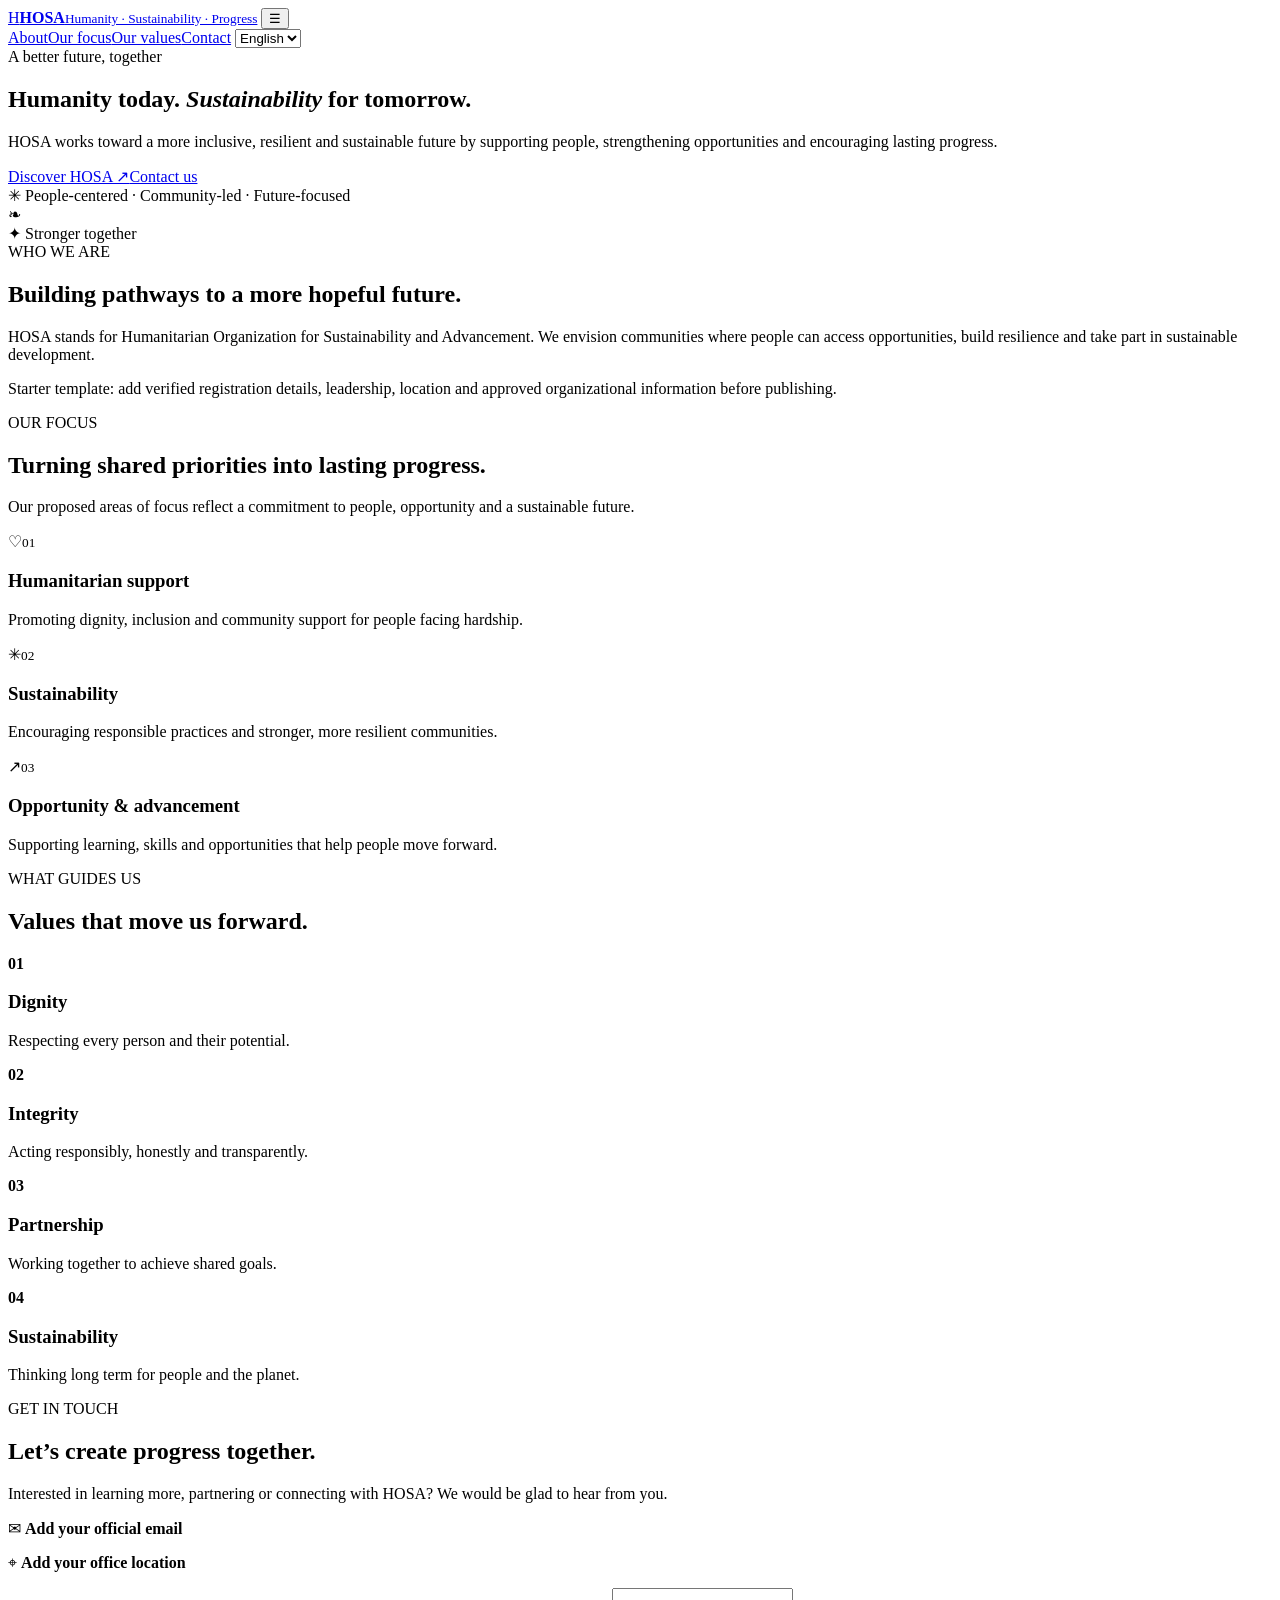
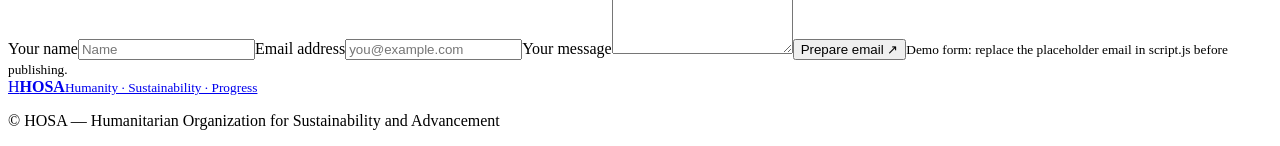
==== index[1].html @ d9b2102d "Add files via upload" ====
<!doctype html>
<html lang="en" dir="ltr">
<head>
<meta charset="utf-8"><meta name="viewport" content="width=device-width, initial-scale=1">
<meta name="description" content="HOSA — Humanitarian Organization for Sustainability and Advancement">
<title>HOSA | Humanitarian Organization for Sustainability and Advancement</title>
<link rel="stylesheet" href="styles.css"><script src="script.js" defer></script>
</head>
<body>
<header class="header"><a class="brand" href="#home"><span class="logo">H</span><span><b>HOSA</b><small>Humanity · Sustainability · Progress</small></span></a>
<button id="menuBtn" class="menu-btn" aria-label="Open menu">☰</button>
<nav id="nav"><a href="#about" data-en="About" data-ps="زموږ په اړه" data-fa="درباره ما">About</a><a href="#focus" data-en="Our focus" data-ps="زموږ لومړیتوبونه" data-fa="حوزه‌های کاری">Our focus</a><a href="#values" data-en="Our values" data-ps="زموږ ارزښتونه" data-fa="ارزش‌های ما">Our values</a><a href="#contact" data-en="Contact" data-ps="اړیکه" data-fa="تماس">Contact</a>
<select id="lang" aria-label="Language"><option value="en">English</option><option value="ps">پښتو</option><option value="fa">دری</option></select></nav></header>
<main>
<section class="hero" id="home"><div class="hero-copy"><span class="eyebrow" data-en="A better future, together" data-ps="یو ښه راتلونکی، په ګډه" data-fa="آینده‌ای بهتر، باهم">A better future, together</span>
<h1 data-en="Humanity today. Sustainability for tomorrow." data-ps="نن بشردوستي؛ د سبا لپاره پایداري." data-fa="بشردوستی امروز؛ پایداری برای فردا.">Humanity today. <em>Sustainability</em> for tomorrow.</h1>
<p data-en="HOSA works toward a more inclusive, resilient and sustainable future by supporting people, strengthening opportunities and encouraging lasting progress." data-ps="HOSA د خلکو د ملاتړ، د فرصتونو د پیاوړتیا او دوامدار پرمختګ له لارې د یوه ټول‌شموله او پایدار راتلونکي لپاره کار کوي." data-fa="HOSA برای آینده‌ای فراگیر، تاب‌آور و پایدار از طریق حمایت از مردم و تقویت فرصت‌ها تلاش می‌کند.">HOSA works toward a more inclusive, resilient and sustainable future by supporting people, strengthening opportunities and encouraging lasting progress.</p>
<div class="actions"><a class="button primary" href="#about" data-en="Discover HOSA ↗" data-ps="HOSA وپېژنئ ↗" data-fa="آشنایی با HOSA ↗">Discover HOSA ↗</a><a class="button secondary" href="#contact" data-en="Contact us" data-ps="اړیکه ونیسئ" data-fa="تماس با ما">Contact us</a></div>
<div class="micro">✳ <span data-en="People-centered · Community-led · Future-focused" data-ps="د خلکو په محور · د ټولنې په مشرۍ · د راتلونکي لپاره" data-fa="مردم‌محور · جامعه‌محور · آینده‌نگر">People-centered · Community-led · Future-focused</span></div></div>
<div class="art" aria-label="Decorative illustration of people and nature"><div class="sun"></div><div class="ring ring1"></div><div class="ring ring2"></div><div class="hills"></div><div class="person p1"></div><div class="person p2"></div><div class="person p3"></div><div class="plant">❧</div><div class="float">✦ <span data-en="Stronger together" data-ps="په ګډه پیاوړي کېږو" data-fa="باهم نیرومندتر">Stronger together</span></div></div></section>
<section class="section intro" id="about"><div><label>WHO WE ARE</label><h2 data-en="Building pathways to a more hopeful future." data-ps="د یوه هیله‌من راتلونکي لپاره لارې جوړوو." data-fa="راه‌هایی به سوی آینده‌ای امیدوارکننده می‌سازیم.">Building pathways to a more hopeful future.</h2></div><div><p data-en="HOSA stands for Humanitarian Organization for Sustainability and Advancement. We envision communities where people can access opportunities, build resilience and take part in sustainable development." data-ps="HOSA د پایدارۍ او پرمختګ لپاره د بشردوستانه سازمان لنډ نوم دی. زموږ لید داسې ټولنې دي چې خلک پکې فرصتونو ته لاسرسی ولري او په پایدار پرمختګ کې برخه واخلي." data-fa="HOSA مخفف سازمان بشردوستانه برای پایداری و پیشرفت است. چشم‌انداز ما جوامعی است که مردم در آن به فرصت‌ها دسترسی داشته باشند و در توسعه پایدار سهم بگیرند.">HOSA stands for Humanitarian Organization for Sustainability and Advancement. We envision communities where people can access opportunities, build resilience and take part in sustainable development.</p><p class="notice" data-en="Starter template: add verified registration details, leadership, location and approved organizational information before publishing." data-ps="لومړنۍ نمونه: د رسمي خپرولو مخکې د مؤسسې تایید شوي ثبت، مشرتابه، ځای او معلومات ورزیات کړئ." data-fa="نسخه ابتدایی: پیش از نشر رسمی، معلومات تأییدشده ثبت، رهبری و موقعیت سازمان را اضافه کنید.">Starter template: add verified registration details, leadership, location and approved organizational information before publishing.</p></div></section>
<section class="section focus" id="focus"><div class="heading"><label>OUR FOCUS</label><h2 data-en="Turning shared priorities into lasting progress." data-ps="ګډ لومړیتوبونه په دوامدار پرمختګ بدلول." data-fa="تبدیل اولویت‌های مشترک به پیشرفت پایدار.">Turning shared priorities into lasting progress.</h2><p data-en="Our proposed areas of focus reflect a commitment to people, opportunity and a sustainable future." data-ps="زموږ کاري لومړیتوبونه د خلکو، فرصتونو او پایدار راتلونکي پر ژمنتیا ولاړ دي." data-fa="حوزه‌های کاری پیشنهادی ما نشان‌دهنده تعهد به مردم، فرصت‌ها و آینده پایدار است.">Our proposed areas of focus reflect a commitment to people, opportunity and a sustainable future.</p></div>
<div class="cards"><article><span class="ico">♡</span><small>01</small><h3 data-en="Humanitarian support" data-ps="بشردوستانه ملاتړ" data-fa="حمایت بشردوستانه">Humanitarian support</h3><p data-en="Promoting dignity, inclusion and community support for people facing hardship." data-ps="له ستونزو سره مخ خلکو ته د درناوي، ټول‌شمولیت او ټولنیز ملاتړ پیاوړتیا." data-fa="تقویت کرامت، فراگیری و حمایت اجتماعی از افراد نیازمند.">Promoting dignity, inclusion and community support for people facing hardship.</p></article>
<article class="featured"><span class="ico">✳</span><small>02</small><h3 data-en="Sustainability" data-ps="پایداري" data-fa="پایداری">Sustainability</h3><p data-en="Encouraging responsible practices and stronger, more resilient communities." data-ps="مسؤلانه کړنې او پیاوړې، مقاومې ټولنې هڅول." data-fa="تشویق روش‌های مسئولانه و جوامع نیرومند و تاب‌آور.">Encouraging responsible practices and stronger, more resilient communities.</p></article>
<article><span class="ico">↗</span><small>03</small><h3 data-en="Opportunity & advancement" data-ps="فرصتونه او پرمختګ" data-fa="فرصت و پیشرفت">Opportunity & advancement</h3><p data-en="Supporting learning, skills and opportunities that help people move forward." data-ps="زده‌کړې، مهارتونو او فرصتونو ته ملاتړ چې خلک مخته وړي." data-fa="حمایت از آموزش، مهارت‌ها و فرصت‌هایی که مردم را به پیش می‌برند.">Supporting learning, skills and opportunities that help people move forward.</p></article></div></section>
<section class="section values" id="values"><div class="heading center"><label>WHAT GUIDES US</label><h2 data-en="Values that move us forward." data-ps="هغه ارزښتونه چې موږ مخته وړي." data-fa="ارزش‌هایی که ما را پیش می‌برند.">Values that move us forward.</h2></div><div class="value-grid"><article><b>01</b><h3 data-en="Dignity" data-ps="انساني کرامت" data-fa="کرامت">Dignity</h3><p data-en="Respecting every person and their potential." data-ps="د هر انسان او وړتیاوو درناوی." data-fa="احترام به هر فرد و توانایی‌های او.">Respecting every person and their potential.</p></article><article><b>02</b><h3 data-en="Integrity" data-ps="رښتینولي" data-fa="صداقت">Integrity</h3><p data-en="Acting responsibly, honestly and transparently." data-ps="په مسؤلانه، صادقانه او روښانه ډول عمل کول." data-fa="عمل‌کردن مسئولانه، صادقانه و شفاف.">Acting responsibly, honestly and transparently.</p></article><article><b>03</b><h3 data-en="Partnership" data-ps="ملګرتیا" data-fa="همکاری">Partnership</h3><p data-en="Working together to achieve shared goals." data-ps="د ګډو موخو لپاره په ګډه کار کول." data-fa="کار مشترک برای رسیدن به اهداف مشترک.">Working together to achieve shared goals.</p></article><article><b>04</b><h3 data-en="Sustainability" data-ps="پایداري" data-fa="پایداری">Sustainability</h3><p data-en="Thinking long term for people and the planet." data-ps="د خلکو او چاپېریال لپاره اوږدمهاله فکر." data-fa="نگاه درازمدت برای مردم و محیط زیست.">Thinking long term for people and the planet.</p></article></div></section>
<section class="contact" id="contact"><div class="contact-copy"><label>GET IN TOUCH</label><h2 data-en="Let’s create progress together." data-ps="راځئ په ګډه پرمختګ رامنځته کړو." data-fa="بیایید باهم پیشرفت ایجاد کنیم.">Let’s create progress together.</h2><p data-en="Interested in learning more, partnering or connecting with HOSA? We would be glad to hear from you." data-ps="غواړئ HOSA وپېژنئ یا همکاري ورسره وکړئ؟ موږ به ستاسو له پیغام څخه خوښ شو." data-fa="می‌خواهید درباره HOSA بیشتر بدانید یا همکاری کنید؟ از شنیدن پیام شما خوشحال می‌شویم.">Interested in learning more, partnering or connecting with HOSA? We would be glad to hear from you.</p><p>✉ <b data-en="Add your official email" data-ps="خپل رسمي ایمیل ولیکئ" data-fa="ایمیل رسمی را اضافه کنید">Add your official email</b></p><p>⌖ <b data-en="Add your office location" data-ps="د دفتر ځای ولیکئ" data-fa="موقعیت دفتر را اضافه کنید">Add your office location</b></p></div>
<form id="contactForm"><label for="name" data-en="Your name" data-ps="ستاسو نوم" data-fa="نام شما">Your name</label><input id="name" required placeholder="Name"><label for="email" data-en="Email address" data-ps="برېښنالیک" data-fa="آدرس ایمیل">Email address</label><input id="email" type="email" required placeholder="you@example.com"><label for="message" data-en="Your message" data-ps="ستاسو پیغام" data-fa="پیام شما">Your message</label><textarea id="message" required rows="4"></textarea><button class="button primary" type="submit" data-en="Prepare email ↗" data-ps="ایمیل چمتو کړئ ↗" data-fa="آماده‌سازی ایمیل ↗">Prepare email ↗</button><small id="formNote">Demo form: replace the placeholder email in script.js before publishing.</small></form></section>
</main><footer><a class="brand" href="#home"><span class="logo">H</span><span><b>HOSA</b><small>Humanity · Sustainability · Progress</small></span></a><p>© <span id="year"></span> HOSA — Humanitarian Organization for Sustainability and Advancement</p></footer>
</body></html>
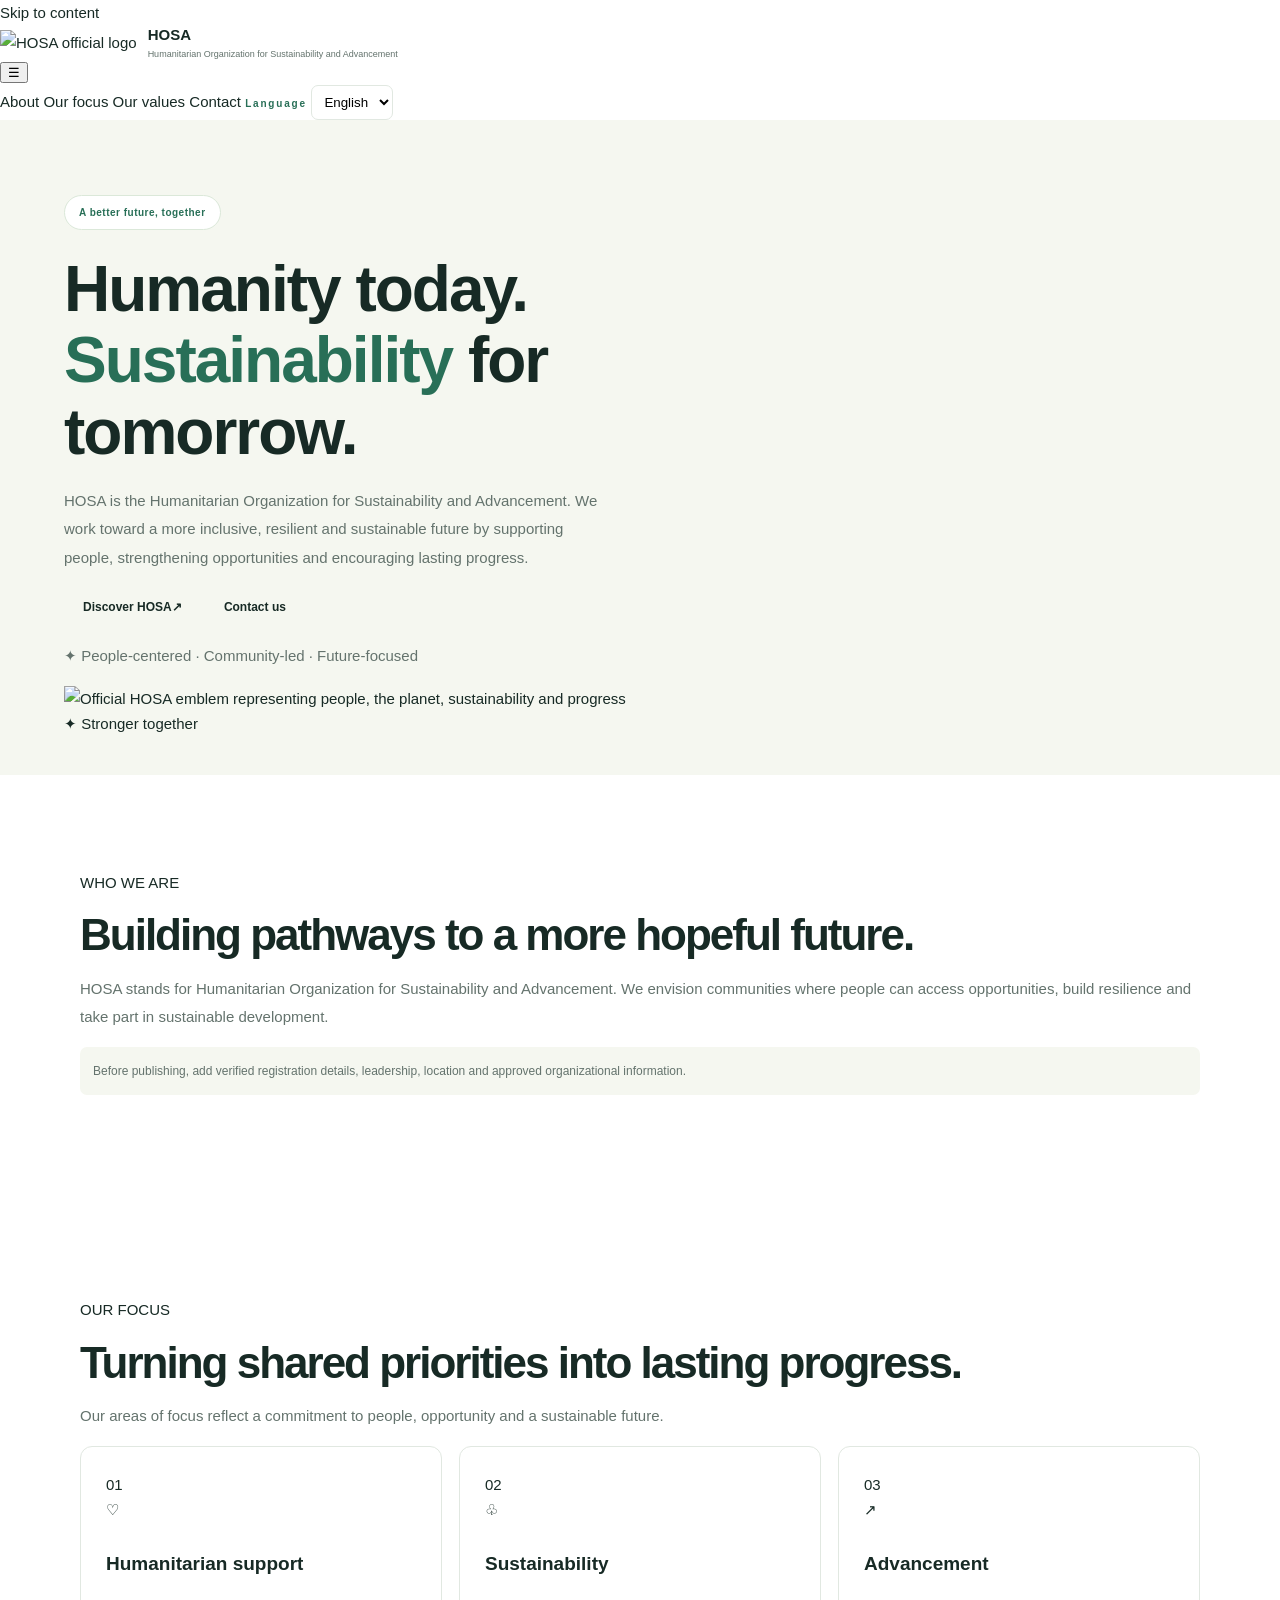
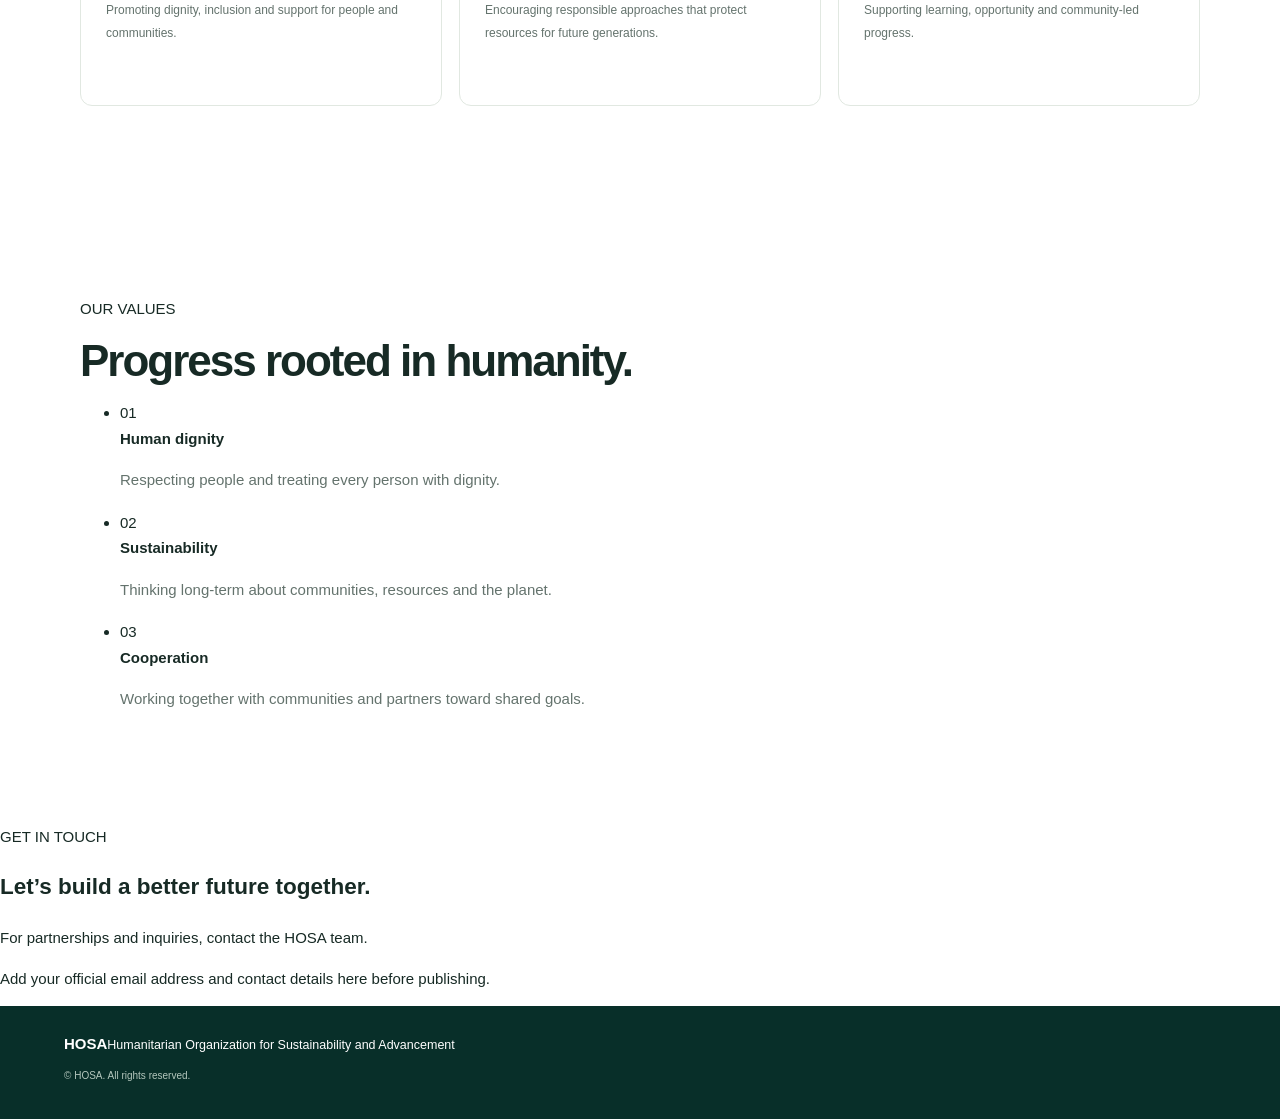
==== commit 60e78891: "Add files via upload" ====
--- a/index[1].html
+++ b/index[1].html
@@ -1,30 +1,114 @@
 <!doctype html>
-<html lang="en" dir="ltr">
+<html lang="en">
 <head>
-<meta charset="utf-8"><meta name="viewport" content="width=device-width, initial-scale=1">
-<meta name="description" content="HOSA — Humanitarian Organization for Sustainability and Advancement">
-<title>HOSA | Humanitarian Organization for Sustainability and Advancement</title>
-<link rel="stylesheet" href="styles.css"><script src="script.js" defer></script>
+  <meta charset="utf-8">
+  <meta name="viewport" content="width=device-width, initial-scale=1">
+  <meta name="description" content="HOSA — Humanitarian Organization for Sustainability and Advancement. Humanity, sustainability, and progress for communities.">
+  <meta name="theme-color" content="#0756a5">
+  <title>HOSA | Humanitarian Organization for Sustainability and Advancement</title>
+  <link rel="icon" type="image/png" href="assets/hosa-logo.png">
+  <link rel="stylesheet" href="styles.css">
+  <script src="script.js" defer></script>
 </head>
 <body>
-<header class="header"><a class="brand" href="#home"><span class="logo">H</span><span><b>HOSA</b><small>Humanity · Sustainability · Progress</small></span></a>
-<button id="menuBtn" class="menu-btn" aria-label="Open menu">☰</button>
-<nav id="nav"><a href="#about" data-en="About" data-ps="زموږ په اړه" data-fa="درباره ما">About</a><a href="#focus" data-en="Our focus" data-ps="زموږ لومړیتوبونه" data-fa="حوزه‌های کاری">Our focus</a><a href="#values" data-en="Our values" data-ps="زموږ ارزښتونه" data-fa="ارزش‌های ما">Our values</a><a href="#contact" data-en="Contact" data-ps="اړیکه" data-fa="تماس">Contact</a>
-<select id="lang" aria-label="Language"><option value="en">English</option><option value="ps">پښتو</option><option value="fa">دری</option></select></nav></header>
-<main>
-<section class="hero" id="home"><div class="hero-copy"><span class="eyebrow" data-en="A better future, together" data-ps="یو ښه راتلونکی، په ګډه" data-fa="آینده‌ای بهتر، باهم">A better future, together</span>
-<h1 data-en="Humanity today. Sustainability for tomorrow." data-ps="نن بشردوستي؛ د سبا لپاره پایداري." data-fa="بشردوستی امروز؛ پایداری برای فردا.">Humanity today. <em>Sustainability</em> for tomorrow.</h1>
-<p data-en="HOSA works toward a more inclusive, resilient and sustainable future by supporting people, strengthening opportunities and encouraging lasting progress." data-ps="HOSA د خلکو د ملاتړ، د فرصتونو د پیاوړتیا او دوامدار پرمختګ له لارې د یوه ټول‌شموله او پایدار راتلونکي لپاره کار کوي." data-fa="HOSA برای آینده‌ای فراگیر، تاب‌آور و پایدار از طریق حمایت از مردم و تقویت فرصت‌ها تلاش می‌کند.">HOSA works toward a more inclusive, resilient and sustainable future by supporting people, strengthening opportunities and encouraging lasting progress.</p>
-<div class="actions"><a class="button primary" href="#about" data-en="Discover HOSA ↗" data-ps="HOSA وپېژنئ ↗" data-fa="آشنایی با HOSA ↗">Discover HOSA ↗</a><a class="button secondary" href="#contact" data-en="Contact us" data-ps="اړیکه ونیسئ" data-fa="تماس با ما">Contact us</a></div>
-<div class="micro">✳ <span data-en="People-centered · Community-led · Future-focused" data-ps="د خلکو په محور · د ټولنې په مشرۍ · د راتلونکي لپاره" data-fa="مردم‌محور · جامعه‌محور · آینده‌نگر">People-centered · Community-led · Future-focused</span></div></div>
-<div class="art" aria-label="Decorative illustration of people and nature"><div class="sun"></div><div class="ring ring1"></div><div class="ring ring2"></div><div class="hills"></div><div class="person p1"></div><div class="person p2"></div><div class="person p3"></div><div class="plant">❧</div><div class="float">✦ <span data-en="Stronger together" data-ps="په ګډه پیاوړي کېږو" data-fa="باهم نیرومندتر">Stronger together</span></div></div></section>
-<section class="section intro" id="about"><div><label>WHO WE ARE</label><h2 data-en="Building pathways to a more hopeful future." data-ps="د یوه هیله‌من راتلونکي لپاره لارې جوړوو." data-fa="راه‌هایی به سوی آینده‌ای امیدوارکننده می‌سازیم.">Building pathways to a more hopeful future.</h2></div><div><p data-en="HOSA stands for Humanitarian Organization for Sustainability and Advancement. We envision communities where people can access opportunities, build resilience and take part in sustainable development." data-ps="HOSA د پایدارۍ او پرمختګ لپاره د بشردوستانه سازمان لنډ نوم دی. زموږ لید داسې ټولنې دي چې خلک پکې فرصتونو ته لاسرسی ولري او په پایدار پرمختګ کې برخه واخلي." data-fa="HOSA مخفف سازمان بشردوستانه برای پایداری و پیشرفت است. چشم‌انداز ما جوامعی است که مردم در آن به فرصت‌ها دسترسی داشته باشند و در توسعه پایدار سهم بگیرند.">HOSA stands for Humanitarian Organization for Sustainability and Advancement. We envision communities where people can access opportunities, build resilience and take part in sustainable development.</p><p class="notice" data-en="Starter template: add verified registration details, leadership, location and approved organizational information before publishing." data-ps="لومړنۍ نمونه: د رسمي خپرولو مخکې د مؤسسې تایید شوي ثبت، مشرتابه، ځای او معلومات ورزیات کړئ." data-fa="نسخه ابتدایی: پیش از نشر رسمی، معلومات تأییدشده ثبت، رهبری و موقعیت سازمان را اضافه کنید.">Starter template: add verified registration details, leadership, location and approved organizational information before publishing.</p></div></section>
-<section class="section focus" id="focus"><div class="heading"><label>OUR FOCUS</label><h2 data-en="Turning shared priorities into lasting progress." data-ps="ګډ لومړیتوبونه په دوامدار پرمختګ بدلول." data-fa="تبدیل اولویت‌های مشترک به پیشرفت پایدار.">Turning shared priorities into lasting progress.</h2><p data-en="Our proposed areas of focus reflect a commitment to people, opportunity and a sustainable future." data-ps="زموږ کاري لومړیتوبونه د خلکو، فرصتونو او پایدار راتلونکي پر ژمنتیا ولاړ دي." data-fa="حوزه‌های کاری پیشنهادی ما نشان‌دهنده تعهد به مردم، فرصت‌ها و آینده پایدار است.">Our proposed areas of focus reflect a commitment to people, opportunity and a sustainable future.</p></div>
-<div class="cards"><article><span class="ico">♡</span><small>01</small><h3 data-en="Humanitarian support" data-ps="بشردوستانه ملاتړ" data-fa="حمایت بشردوستانه">Humanitarian support</h3><p data-en="Promoting dignity, inclusion and community support for people facing hardship." data-ps="له ستونزو سره مخ خلکو ته د درناوي، ټول‌شمولیت او ټولنیز ملاتړ پیاوړتیا." data-fa="تقویت کرامت، فراگیری و حمایت اجتماعی از افراد نیازمند.">Promoting dignity, inclusion and community support for people facing hardship.</p></article>
-<article class="featured"><span class="ico">✳</span><small>02</small><h3 data-en="Sustainability" data-ps="پایداري" data-fa="پایداری">Sustainability</h3><p data-en="Encouraging responsible practices and stronger, more resilient communities." data-ps="مسؤلانه کړنې او پیاوړې، مقاومې ټولنې هڅول." data-fa="تشویق روش‌های مسئولانه و جوامع نیرومند و تاب‌آور.">Encouraging responsible practices and stronger, more resilient communities.</p></article>
-<article><span class="ico">↗</span><small>03</small><h3 data-en="Opportunity & advancement" data-ps="فرصتونه او پرمختګ" data-fa="فرصت و پیشرفت">Opportunity & advancement</h3><p data-en="Supporting learning, skills and opportunities that help people move forward." data-ps="زده‌کړې، مهارتونو او فرصتونو ته ملاتړ چې خلک مخته وړي." data-fa="حمایت از آموزش، مهارت‌ها و فرصت‌هایی که مردم را به پیش می‌برند.">Supporting learning, skills and opportunities that help people move forward.</p></article></div></section>
-<section class="section values" id="values"><div class="heading center"><label>WHAT GUIDES US</label><h2 data-en="Values that move us forward." data-ps="هغه ارزښتونه چې موږ مخته وړي." data-fa="ارزش‌هایی که ما را پیش می‌برند.">Values that move us forward.</h2></div><div class="value-grid"><article><b>01</b><h3 data-en="Dignity" data-ps="انساني کرامت" data-fa="کرامت">Dignity</h3><p data-en="Respecting every person and their potential." data-ps="د هر انسان او وړتیاوو درناوی." data-fa="احترام به هر فرد و توانایی‌های او.">Respecting every person and their potential.</p></article><article><b>02</b><h3 data-en="Integrity" data-ps="رښتینولي" data-fa="صداقت">Integrity</h3><p data-en="Acting responsibly, honestly and transparently." data-ps="په مسؤلانه، صادقانه او روښانه ډول عمل کول." data-fa="عمل‌کردن مسئولانه، صادقانه و شفاف.">Acting responsibly, honestly and transparently.</p></article><article><b>03</b><h3 data-en="Partnership" data-ps="ملګرتیا" data-fa="همکاری">Partnership</h3><p data-en="Working together to achieve shared goals." data-ps="د ګډو موخو لپاره په ګډه کار کول." data-fa="کار مشترک برای رسیدن به اهداف مشترک.">Working together to achieve shared goals.</p></article><article><b>04</b><h3 data-en="Sustainability" data-ps="پایداري" data-fa="پایداری">Sustainability</h3><p data-en="Thinking long term for people and the planet." data-ps="د خلکو او چاپېریال لپاره اوږدمهاله فکر." data-fa="نگاه درازمدت برای مردم و محیط زیست.">Thinking long term for people and the planet.</p></article></div></section>
-<section class="contact" id="contact"><div class="contact-copy"><label>GET IN TOUCH</label><h2 data-en="Let’s create progress together." data-ps="راځئ په ګډه پرمختګ رامنځته کړو." data-fa="بیایید باهم پیشرفت ایجاد کنیم.">Let’s create progress together.</h2><p data-en="Interested in learning more, partnering or connecting with HOSA? We would be glad to hear from you." data-ps="غواړئ HOSA وپېژنئ یا همکاري ورسره وکړئ؟ موږ به ستاسو له پیغام څخه خوښ شو." data-fa="می‌خواهید درباره HOSA بیشتر بدانید یا همکاری کنید؟ از شنیدن پیام شما خوشحال می‌شویم.">Interested in learning more, partnering or connecting with HOSA? We would be glad to hear from you.</p><p>✉ <b data-en="Add your official email" data-ps="خپل رسمي ایمیل ولیکئ" data-fa="ایمیل رسمی را اضافه کنید">Add your official email</b></p><p>⌖ <b data-en="Add your office location" data-ps="د دفتر ځای ولیکئ" data-fa="موقعیت دفتر را اضافه کنید">Add your office location</b></p></div>
-<form id="contactForm"><label for="name" data-en="Your name" data-ps="ستاسو نوم" data-fa="نام شما">Your name</label><input id="name" required placeholder="Name"><label for="email" data-en="Email address" data-ps="برېښنالیک" data-fa="آدرس ایمیل">Email address</label><input id="email" type="email" required placeholder="you@example.com"><label for="message" data-en="Your message" data-ps="ستاسو پیغام" data-fa="پیام شما">Your message</label><textarea id="message" required rows="4"></textarea><button class="button primary" type="submit" data-en="Prepare email ↗" data-ps="ایمیل چمتو کړئ ↗" data-fa="آماده‌سازی ایمیل ↗">Prepare email ↗</button><small id="formNote">Demo form: replace the placeholder email in script.js before publishing.</small></form></section>
-</main><footer><a class="brand" href="#home"><span class="logo">H</span><span><b>HOSA</b><small>Humanity · Sustainability · Progress</small></span></a><p>© <span id="year"></span> HOSA — Humanitarian Organization for Sustainability and Advancement</p></footer>
-</body></html>+  <a class="skip-link" href="#main">Skip to content</a>
+  <header class="site-header">
+    <div class="container nav-wrap">
+      <a class="brand" href="#home" aria-label="HOSA home">
+        <img src="assets/hosa-logo.png" alt="HOSA official logo">
+        <span class="brand-text">
+          <strong>HOSA</strong>
+          <small>Humanitarian Organization for Sustainability and Advancement</small>
+        </span>
+      </a>
+      <button class="menu-toggle" aria-label="Open navigation" aria-expanded="false">☰</button>
+      <nav class="nav-links" aria-label="Main navigation">
+        <a href="#about" data-i18n="navAbout">About</a>
+        <a href="#focus" data-i18n="navFocus">Our focus</a>
+        <a href="#values" data-i18n="navValues">Our values</a>
+        <a href="#contact" data-i18n="navContact">Contact</a>
+        <label class="language-picker">
+          <span class="visually-hidden">Language</span>
+          <select id="language" aria-label="Choose language">
+            <option value="en">English</option>
+            <option value="ps">پښتو</option>
+            <option value="fa">دری</option>
+          </select>
+        </label>
+      </nav>
+    </div>
+  </header>
+
+  <main id="main">
+    <section class="hero" id="home">
+      <div class="container hero-grid">
+        <div class="hero-copy">
+          <span class="eyebrow" data-i18n="eyebrow">A better future, together</span>
+          <h1 data-i18n="heroTitle">Humanity today. <em>Sustainability</em> for tomorrow.</h1>
+          <p class="lead" data-i18n="heroText">HOSA is the Humanitarian Organization for Sustainability and Advancement. We work toward a more inclusive, resilient and sustainable future by supporting people, strengthening opportunities and encouraging lasting progress.</p>
+          <div class="hero-actions">
+            <a class="button button-primary" href="#about" data-i18n="discover">Discover HOSA <span aria-hidden="true">↗</span></a>
+            <a class="button button-secondary" href="#contact" data-i18n="contactUs">Contact us</a>
+          </div>
+          <p class="hero-note"><span aria-hidden="true">✦</span> <span data-i18n="heroNote">People-centered · Community-led · Future-focused</span></p>
+        </div>
+        <div class="hero-art">
+          <img src="assets/hosa-logo.png" alt="Official HOSA emblem representing people, the planet, sustainability and progress">
+          <div class="art-caption"><span aria-hidden="true">✦</span> <span data-i18n="stronger">Stronger together</span></div>
+        </div>
+      </div>
+    </section>
+
+    <section class="section" id="about">
+      <div class="container two-column">
+        <div>
+          <span class="section-kicker" data-i18n="who">WHO WE ARE</span>
+          <h2 data-i18n="aboutTitle">Building pathways to a more hopeful future.</h2>
+        </div>
+        <div class="section-body">
+          <p data-i18n="aboutText">HOSA stands for Humanitarian Organization for Sustainability and Advancement. We envision communities where people can access opportunities, build resilience and take part in sustainable development.</p>
+          <p class="notice" data-i18n="notice">Before publishing, add verified registration details, leadership, location and approved organizational information.</p>
+        </div>
+      </div>
+    </section>
+
+    <section class="section section-tint" id="focus">
+      <div class="container">
+        <span class="section-kicker" data-i18n="focusKicker">OUR FOCUS</span>
+        <h2 data-i18n="focusTitle">Turning shared priorities into lasting progress.</h2>
+        <p class="section-intro" data-i18n="focusIntro">Our areas of focus reflect a commitment to people, opportunity and a sustainable future.</p>
+        <div class="cards">
+          <article class="info-card"><span class="card-number">01</span><div class="card-icon" aria-hidden="true">♡</div><h3 data-i18n="card1Title">Humanitarian support</h3><p data-i18n="card1Text">Promoting dignity, inclusion and support for people and communities.</p></article>
+          <article class="info-card"><span class="card-number">02</span><div class="card-icon" aria-hidden="true">♧</div><h3 data-i18n="card2Title">Sustainability</h3><p data-i18n="card2Text">Encouraging responsible approaches that protect resources for future generations.</p></article>
+          <article class="info-card"><span class="card-number">03</span><div class="card-icon" aria-hidden="true">↗</div><h3 data-i18n="card3Title">Advancement</h3><p data-i18n="card3Text">Supporting learning, opportunity and community-led progress.</p></article>
+        </div>
+      </div>
+    </section>
+
+    <section class="section" id="values">
+      <div class="container values-layout">
+        <div><span class="section-kicker" data-i18n="valuesKicker">OUR VALUES</span><h2 data-i18n="valuesTitle">Progress rooted in humanity.</h2></div>
+        <ul class="values-list">
+          <li><span>01</span><div><strong data-i18n="value1Title">Human dignity</strong><p data-i18n="value1Text">Respecting people and treating every person with dignity.</p></div></li>
+          <li><span>02</span><div><strong data-i18n="value2Title">Sustainability</strong><p data-i18n="value2Text">Thinking long-term about communities, resources and the planet.</p></div></li>
+          <li><span>03</span><div><strong data-i18n="value3Title">Cooperation</strong><p data-i18n="value3Text">Working together with communities and partners toward shared goals.</p></div></li>
+        </ul>
+      </div>
+    </section>
+
+    <section class="contact-section" id="contact">
+      <div class="container contact-inner">
+        <div><span class="section-kicker" data-i18n="contactKicker">GET IN TOUCH</span><h2 data-i18n="contactTitle">Let’s build a better future together.</h2><p data-i18n="contactText">For partnerships and inquiries, contact the HOSA team.</p></div>
+        <p class="contact-placeholder" data-i18n="contactPlaceholder">Add your official email address and contact details here before publishing.</p>
+      </div>
+    </section>
+  </main>
+
+  <footer class="site-footer">
+    <div class="container footer-inner">
+      <div class="footer-brand"><img src="assets/hosa-logo.png" alt=""><span><strong>HOSA</strong><small>Humanitarian Organization for Sustainability and Advancement</small></span></div>
+      <p>© <span id="year"></span> HOSA. <span data-i18n="rights">All rights reserved.</span></p>
+    </div>
+  </footer>
+</body>
+</html>
--- a/styles.css
+++ b/styles.css
@@ -0,0 +1,3 @@
+@import url('https://fonts.googleapis.com/css2?family=DM+Sans:wght@400;500;600;700;800&display=swap');
+:root{--green:#0b3d35;--green2:#286f57;--lime:#d7f36b;--cream:#f5f7f0;--ink:#172a25;--muted:#64736d;--line:#e1e8e1}*{box-sizing:border-box}html{scroll-behavior:smooth}body{margin:0;color:var(--ink);font:15px/1.7 'DM Sans',Arial,sans-serif}a{color:inherit;text-decoration:none}.header{height:78px;display:flex;align-items:center;justify-content:space-between;padding:0 max(5%,calc((100% - 1180px)/2));border-bottom:1px solid #e9eee8;background:#fff;position:sticky;top:0;z-index:5}.brand{display:flex;align-items:center;gap:11px}.brand>span:last-child{display:flex;flex-direction:column;line-height:1.2}.brand b{font-size:22px;letter-spacing:3px}.brand small{font-size:9px;color:var(--muted);margin-top:5px}.logo{background:var(--green);color:var(--lime);width:44px;height:44px;border-radius:14px;display:grid;place-items:center;font-size:27px;font-weight:800}.header nav{display:flex;align-items:center;gap:25px;font-size:13px;font-weight:700}.header nav a:hover{color:var(--green2)}select{padding:8px;border:1px solid var(--line);border-radius:7px;background:white}.menu-btn{display:none;background:white;border:1px solid var(--line);border-radius:8px;padding:8px 12px;font-size:20px}.hero{background:var(--cream);padding:75px max(5%,calc((100% - 1180px)/2)) 38px;display:grid;grid-template-columns:1.05fr .95fr;align-items:center;gap:30px;min-height:610px;overflow:hidden}.eyebrow,label{font-size:10px;font-weight:800;letter-spacing:1.8px;color:var(--green2)}.eyebrow{display:inline-block;background:white;border:1px solid #dbe8d9;border-radius:30px;padding:8px 14px;letter-spacing:.5px}.hero h1,.section h2,.contact h2{font-size:clamp(38px,5vw,64px);line-height:1.12;letter-spacing:-2px;margin:24px 0 18px}.hero h1 em{font-style:normal;color:var(--green2)}.hero p,.section p,.contact p{color:var(--muted);line-height:1.9}.hero-copy>p{max-width:540px}.actions{display:flex;gap:12px;flex-wrap:wrap;margin-top:25px}.button{display:inline-flex;align-items:center;justify-content:center;border:1px solid transparent;border-radius:7px;padding:12px 18px;font:700 12px 'DM Sans',sans-serif;cursor:pointer}.primary{background:var(--green);color:white}.secondary{border-color:#cbd8ce}.micro{margin-top:32px;color:var(--muted);font-size:11px}.art{height:410px;position:relative;display:grid;place-items:center}.ring{position:absolute;border:1px solid #d1e0d0;border-radius:50%;width:350px;height:350px}.ring2{width:275px;height:275px;border-style:dashed}.sun{position:absolute;width:90px;height:90px;background:var(--lime);border-radius:50%;top:30px;right:65px;box-shadow:0 0 0 15px #d7f36b30}.hills{position:absolute;bottom:20px;width:95%;height:175px;background:#d4e7ca;border-radius:50% 50% 0 0/35% 35% 0 0;transform:rotate(-5deg)}.hills:after{content:"";position:absolute;bottom:0;left:14%;width:85%;height:130px;background:#4e9673;border-radius:55% 45% 0 0/45% 40% 0 0;transform:rotate(8deg)}.person{position:absolute;z-index:2;bottom:44px;width:57px;height:92px;border-radius:18px 18px 4px 4px;background:#e6bd70}.person:before{content:"";position:absolute;width:35px;height:35px;left:11px;top:-27px;border-radius:50%;background:#b97855}.p1{left:28%;background:#e7bd70}.p2{left:44%;height:120px;width:65px;background:#edf1e5}.p2:before{left:15px;background:#85543d}.p3{left:62%;background:#dfe8a2}.p3:before{background:#d59b77}.float{position:absolute;bottom:38px;right:-2px;background:#fff;border:1px solid var(--line);border-radius:10px;padding:12px 16px;box-shadow:0 12px 35px #123d2817;font-size:12px;font-weight:800}.float:first-letter{color:#6d9b4b}.section{padding:95px max(5%,calc((100% - 1120px)/2))}.intro{display:grid;grid-template-columns:1fr 1fr;gap:80px}.section h2,.contact h2{font-size:clamp(32px,3.5vw,44px);margin:15px 0}.notice{font-size:12px!important;background:#f5f7f0;padding:13px;border-radius:7px}.focus{background:#f5f7f0}.heading{max-width:650px;margin-bottom:35px}.heading p{max-width:550px}.cards{display:grid;grid-template-columns:repeat(3,1fr);gap:17px}.cards article{position:relative;padding:25px;background:white;border:1px solid var(--line);border-radius:12px;min-height:260px}.cards article.featured{background:var(--green);color:white}.ico{display:grid;place-items:center;width:45px;height:45px;border-radius:12px;background:#e8f3e1;color:var(--green2);font-size:25px}.featured .ico{background:var(--lime)}.cards small{position:absolute;right:25px;top:32px;color:#9aa69d}.cards h3{margin-top:25px;font-size:19px}.cards p,.value-grid p{font-size:12px;color:var(--muted)}.featured p{color:#d0ded6}.values{background:#fbfcf9}.center{text-align:center;margin-inline:auto}.value-grid{display:grid;grid-template-columns:repeat(4,1fr);margin-top:40px}.value-grid article{padding:10px 23px;border-left:1px solid var(--line)}.value-grid article:first-child{border:0}.value-grid b{color:#77a16b;font-size:11px}.value-grid h3{margin-bottom:5px}.contact{background:var(--green);color:white;padding:85px max(5%,calc((100% - 1120px)/2));display:grid;grid-template-columns:1fr .85fr;gap:80px}.contact label{color:var(--lime)}.contact p{color:#d0ded6;font-size:13px}.contact form{background:white;color:var(--ink);border-radius:12px;padding:25px;display:flex;flex-direction:column;gap:8px}.contact form label{color:var(--ink);letter-spacing:0;font-size:11px}.contact input,.contact textarea{padding:12px;border:1px solid var(--line);border-radius:6px;font:inherit;font-size:12px;background:#fbfcfa}.contact form .button{margin-top:8px}.contact form small{font-size:10px;color:var(--muted)}footer{background:#082f29;color:white;padding:25px 5%;display:flex;align-items:center;justify-content:space-between;gap:20px}footer .logo{background:#1c5548}footer p{font-size:10px;color:#b4c7bd} [dir=rtl] body{text-align:right}[dir=rtl] .header,[dir=rtl] .header nav,[dir=rtl] .actions{direction:rtl}[dir=rtl] .sun{right:auto;left:65px}[dir=rtl] .float{right:auto;left:0}[dir=rtl] .p1{left:auto;right:28%}[dir=rtl] .p2{left:auto;right:44%}[dir=rtl] .p3{left:auto;right:62%}
+@media(max-width:760px){.header{height:70px;padding:0 18px}.menu-btn{display:block}.header nav{display:none;position:absolute;top:69px;left:0;right:0;background:white;padding:20px;flex-direction:column;align-items:stretch;gap:16px;border-bottom:1px solid var(--line)}.header nav.open{display:flex}.hero{padding:48px 22px 25px;grid-template-columns:1fr}.hero h1{font-size:43px}.art{height:320px}.ring{width:280px;height:280px}.ring2{width:220px;height:220px}.intro{grid-template-columns:1fr;gap:20px}.section{padding:65px 22px}.cards{grid-template-columns:1fr}.cards article{min-height:220px}.value-grid{grid-template-columns:1fr 1fr;row-gap:20px}.value-grid article:nth-child(3){border:0}.value-grid article{padding:10px 15px}.contact{padding:60px 22px;grid-template-columns:1fr;gap:25px}footer{align-items:flex-start;flex-direction:column;padding:25px 22px}}
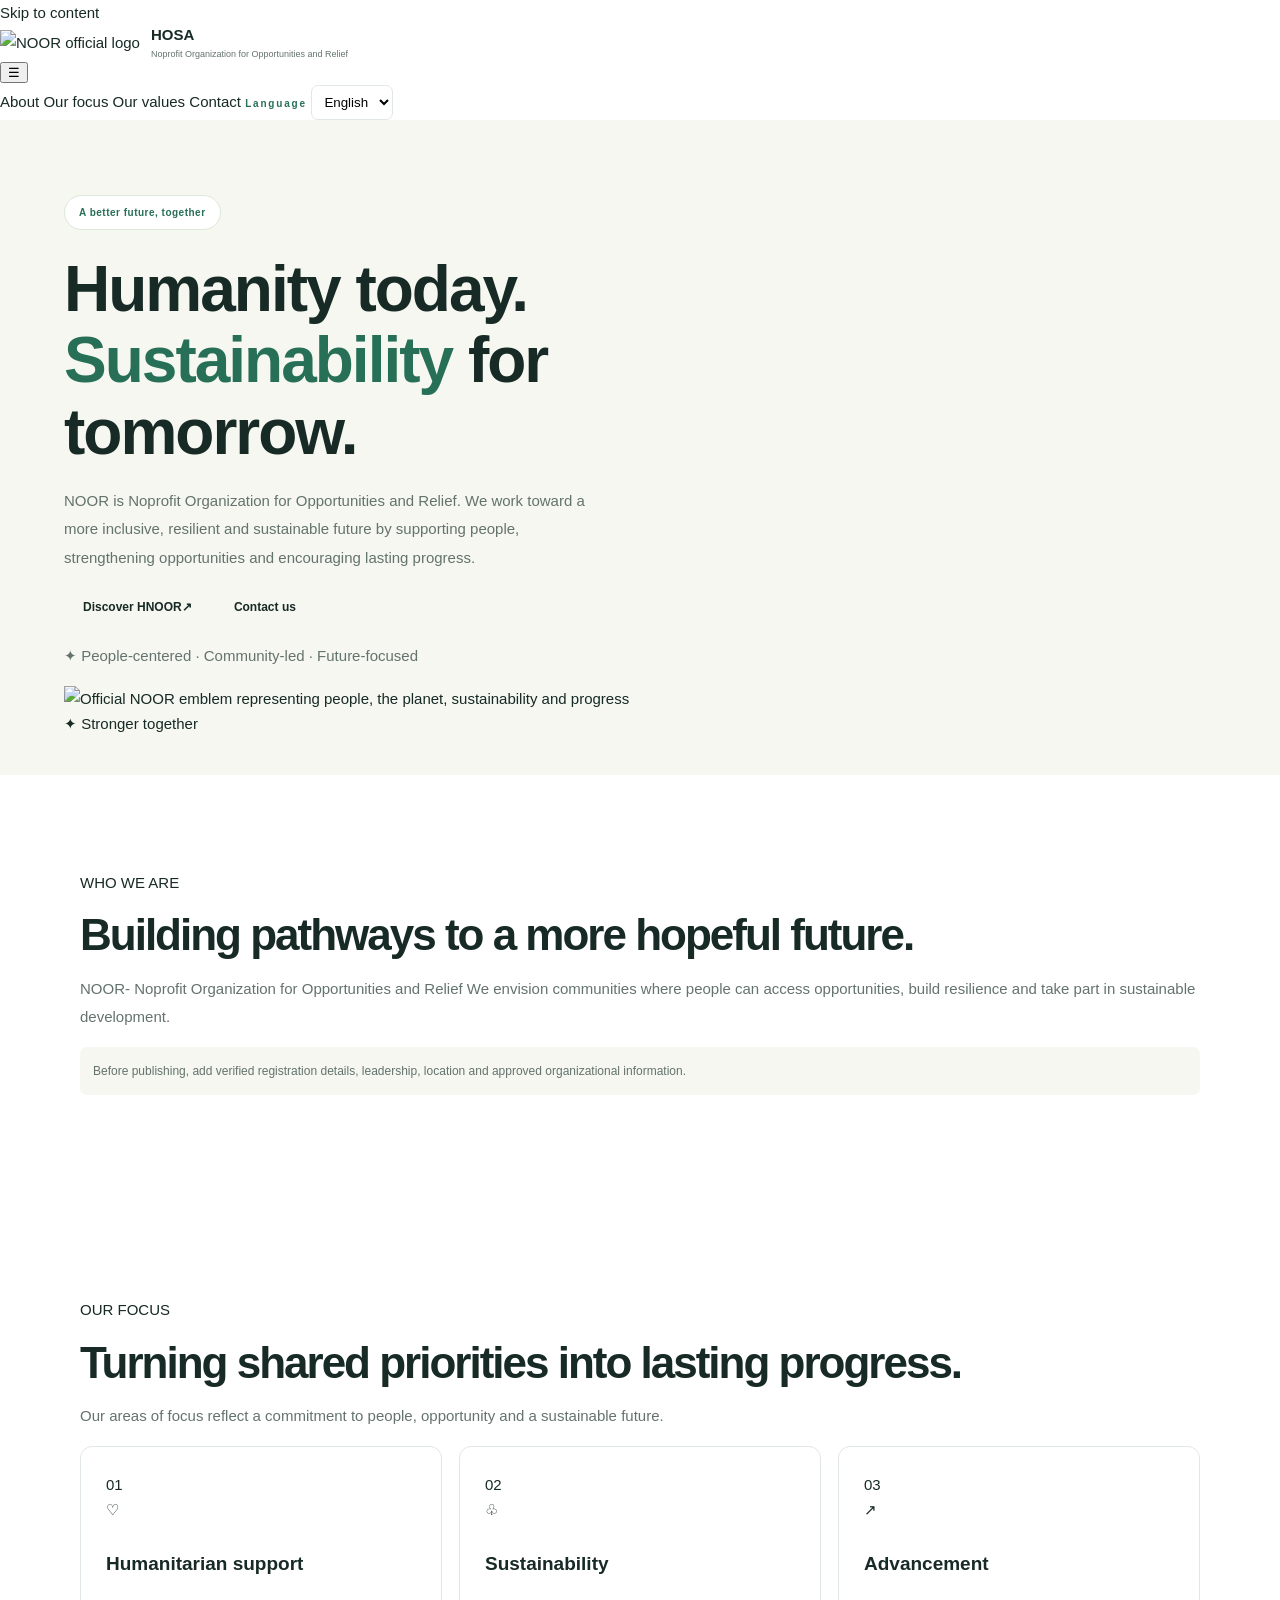
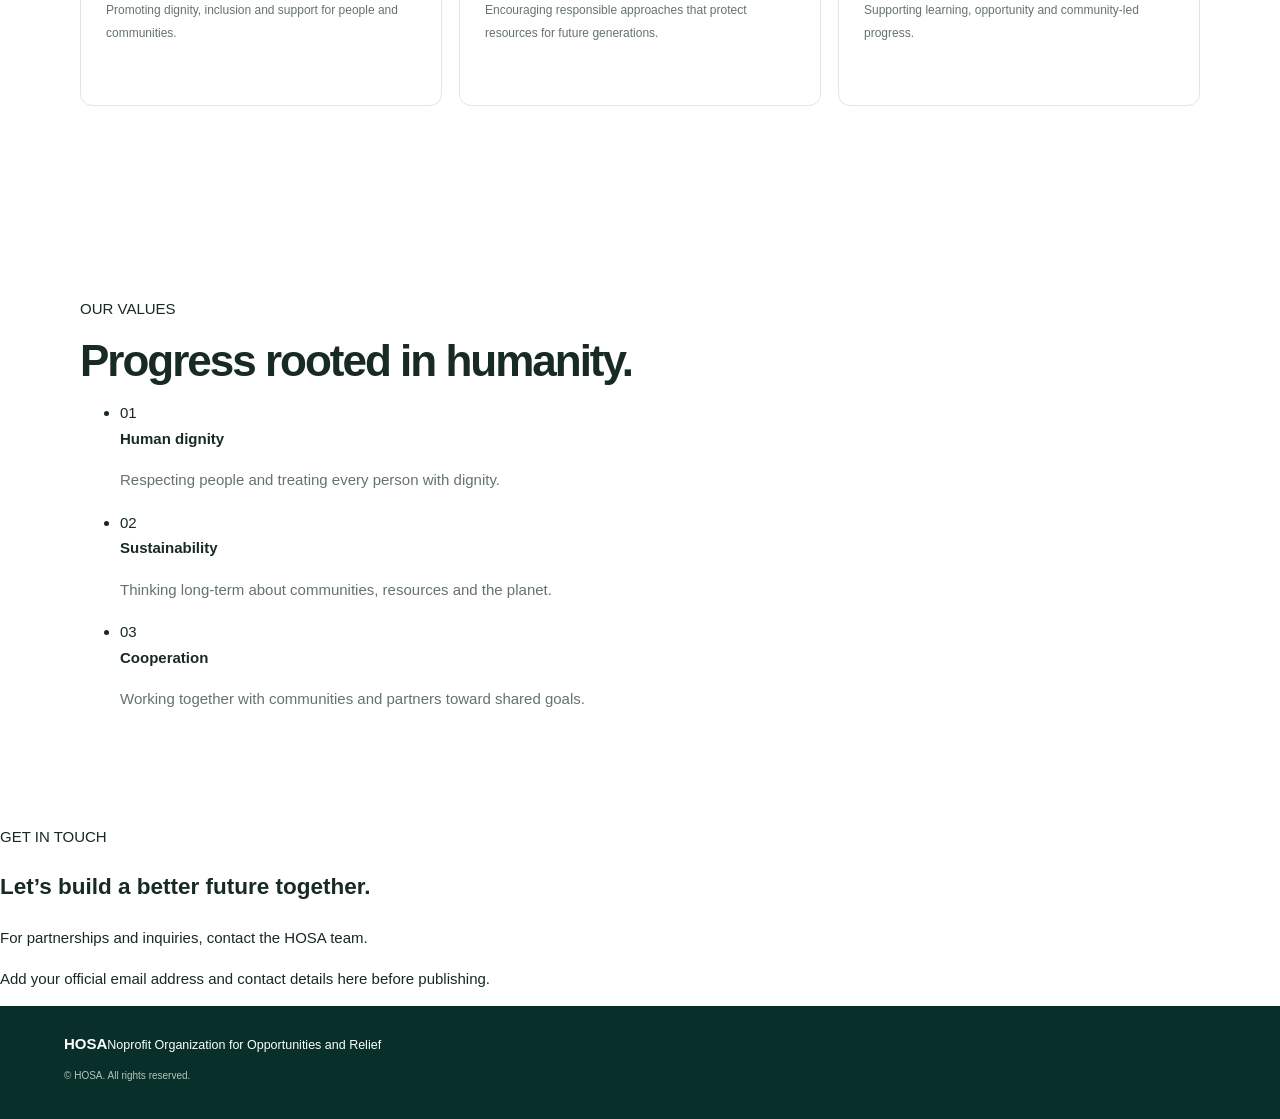
==== commit 13ff08ca: "Update organization details from HOSA to NOOR" ====
--- a/index[1].html
+++ b/index[1].html
@@ -3,9 +3,9 @@
 <head>
   <meta charset="utf-8">
   <meta name="viewport" content="width=device-width, initial-scale=1">
-  <meta name="description" content="HOSA — Humanitarian Organization for Sustainability and Advancement. Humanity, sustainability, and progress for communities.">
+  <meta name="description" content="NOOR — Noprofit Organization for Opportunities and Relief. Opportunities, Relief, and progress for communities.">
   <meta name="theme-color" content="#0756a5">
-  <title>HOSA | Humanitarian Organization for Sustainability and Advancement</title>
+  <title>NOOR | Noprofit Organization for Opportunities and Relief</title>
   <link rel="icon" type="image/png" href="assets/hosa-logo.png">
   <link rel="stylesheet" href="styles.css">
   <script src="script.js" defer></script>
@@ -14,11 +14,11 @@
   <a class="skip-link" href="#main">Skip to content</a>
   <header class="site-header">
     <div class="container nav-wrap">
-      <a class="brand" href="#home" aria-label="HOSA home">
-        <img src="assets/hosa-logo.png" alt="HOSA official logo">
+      <a class="brand" href="#home" aria-label="NOOR home">
+        <img src="assets/noor-logo.png" alt="NOOR official logo">
         <span class="brand-text">
           <strong>HOSA</strong>
-          <small>Humanitarian Organization for Sustainability and Advancement</small>
+          <small>Noprofit Organization for Opportunities and Relief</small>
         </span>
       </a>
       <button class="menu-toggle" aria-label="Open navigation" aria-expanded="false">☰</button>
@@ -45,15 +45,15 @@
         <div class="hero-copy">
           <span class="eyebrow" data-i18n="eyebrow">A better future, together</span>
           <h1 data-i18n="heroTitle">Humanity today. <em>Sustainability</em> for tomorrow.</h1>
-          <p class="lead" data-i18n="heroText">HOSA is the Humanitarian Organization for Sustainability and Advancement. We work toward a more inclusive, resilient and sustainable future by supporting people, strengthening opportunities and encouraging lasting progress.</p>
+          <p class="lead" data-i18n="heroText">NOOR is Noprofit Organization for Opportunities and Relief. We work toward a more inclusive, resilient and sustainable future by supporting people, strengthening opportunities and encouraging lasting progress.</p>
           <div class="hero-actions">
-            <a class="button button-primary" href="#about" data-i18n="discover">Discover HOSA <span aria-hidden="true">↗</span></a>
+            <a class="button button-primary" href="#about" data-i18n="discover">Discover HNOOR <span aria-hidden="true">↗</span></a>
             <a class="button button-secondary" href="#contact" data-i18n="contactUs">Contact us</a>
           </div>
           <p class="hero-note"><span aria-hidden="true">✦</span> <span data-i18n="heroNote">People-centered · Community-led · Future-focused</span></p>
         </div>
         <div class="hero-art">
-          <img src="assets/hosa-logo.png" alt="Official HOSA emblem representing people, the planet, sustainability and progress">
+          <img src="assets/hosa-logo.png" alt="Official NOOR emblem representing people, the planet, sustainability and progress">
           <div class="art-caption"><span aria-hidden="true">✦</span> <span data-i18n="stronger">Stronger together</span></div>
         </div>
       </div>
@@ -66,7 +66,7 @@
           <h2 data-i18n="aboutTitle">Building pathways to a more hopeful future.</h2>
         </div>
         <div class="section-body">
-          <p data-i18n="aboutText">HOSA stands for Humanitarian Organization for Sustainability and Advancement. We envision communities where people can access opportunities, build resilience and take part in sustainable development.</p>
+          <p data-i18n="aboutText">NOOR- Noprofit Organization for Opportunities and Relief We envision communities where people can access opportunities, build resilience and take part in sustainable development.</p>
           <p class="notice" data-i18n="notice">Before publishing, add verified registration details, leadership, location and approved organizational information.</p>
         </div>
       </div>
@@ -96,7 +96,7 @@
       </div>
     </section>
 
-    <section class="contact-section" id="contact">
+    <section class="contact-section" id="contact"0093705152543">
       <div class="container contact-inner">
         <div><span class="section-kicker" data-i18n="contactKicker">GET IN TOUCH</span><h2 data-i18n="contactTitle">Let’s build a better future together.</h2><p data-i18n="contactText">For partnerships and inquiries, contact the HOSA team.</p></div>
         <p class="contact-placeholder" data-i18n="contactPlaceholder">Add your official email address and contact details here before publishing.</p>
@@ -106,7 +106,7 @@
 
   <footer class="site-footer">
     <div class="container footer-inner">
-      <div class="footer-brand"><img src="assets/hosa-logo.png" alt=""><span><strong>HOSA</strong><small>Humanitarian Organization for Sustainability and Advancement</small></span></div>
+      <div class="footer-brand"><img src="assets/noor-logo" alt=""><span><strong>HOSA</strong><small>Noprofit Organization for Opportunities and Relief</small></span></div>
       <p>© <span id="year"></span> HOSA. <span data-i18n="rights">All rights reserved.</span></p>
     </div>
   </footer>
